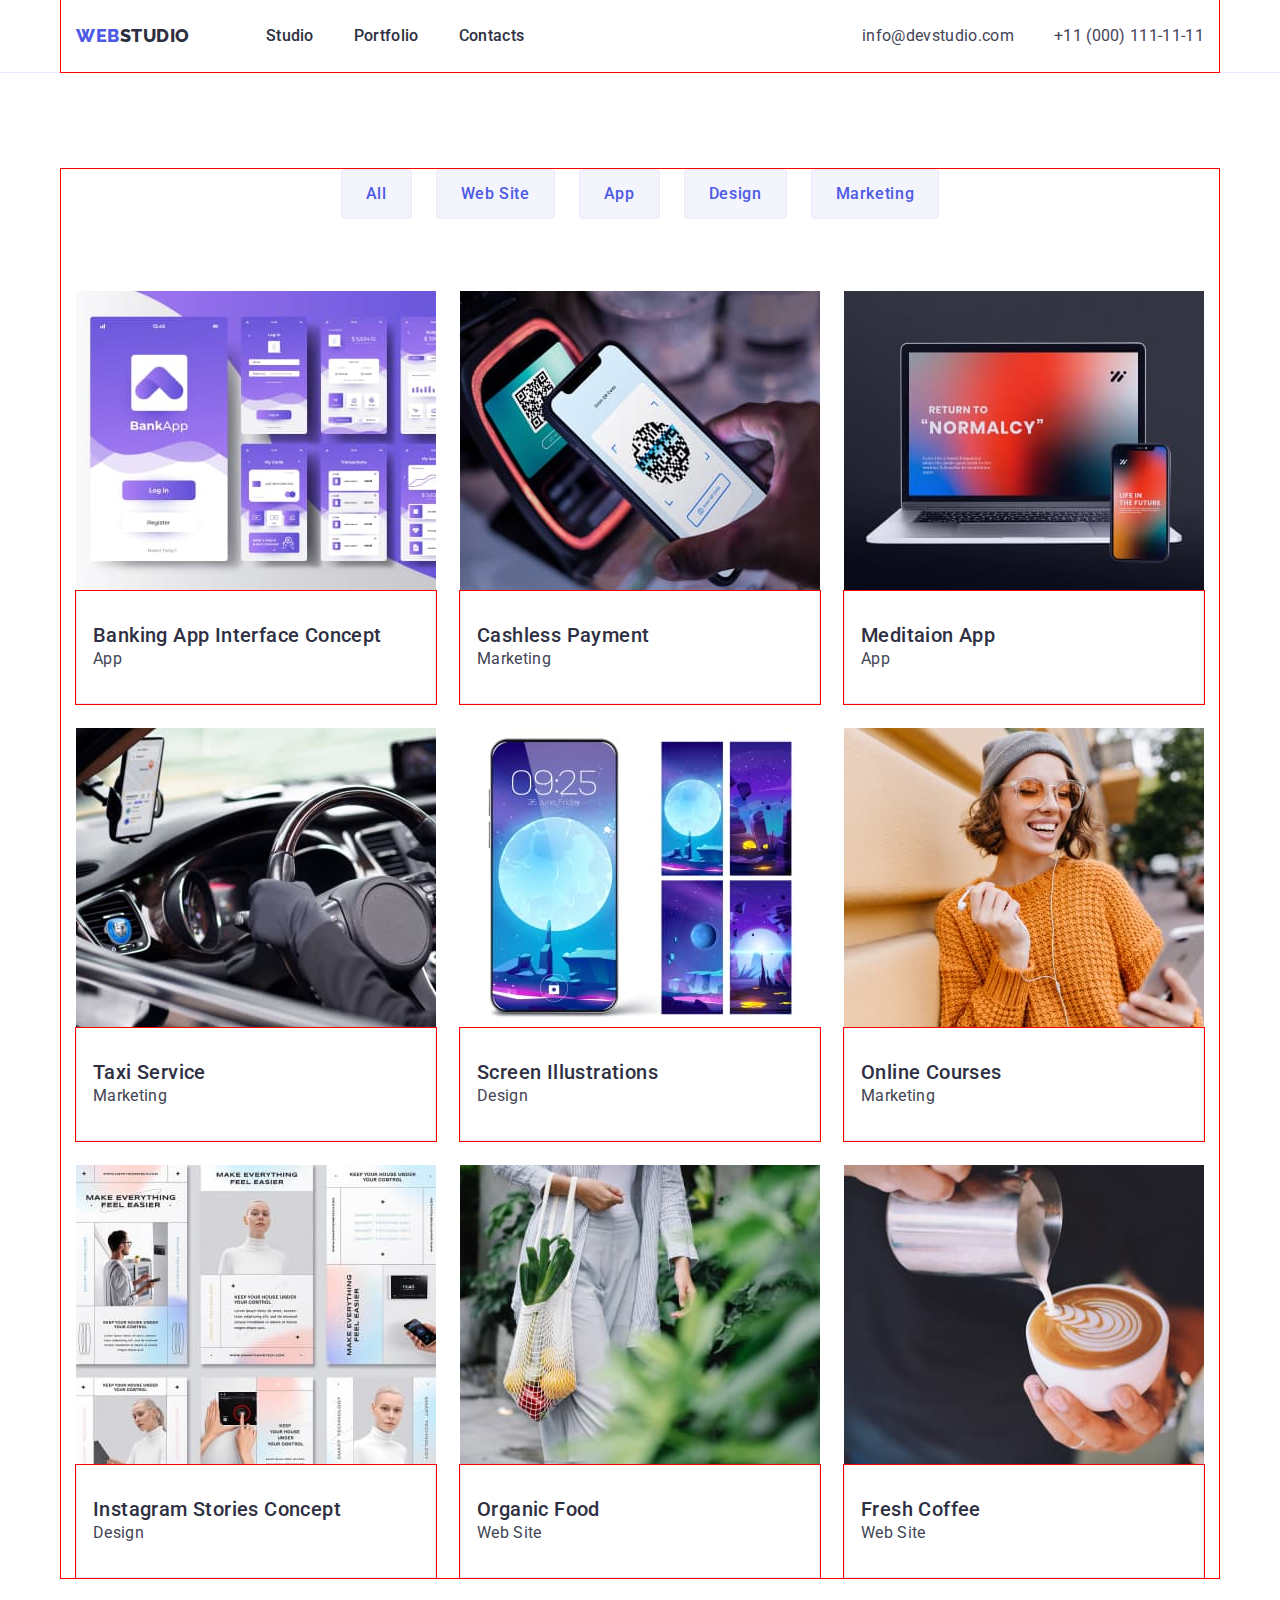
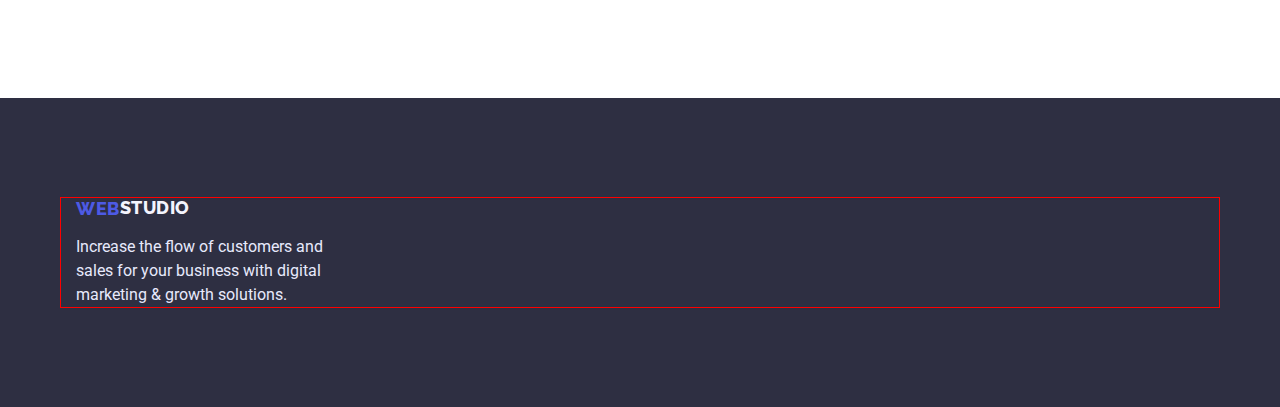
==== portfolio.html @ 3fa26302 "Initial commit" ====
<!DOCTYPE html>
<html lang="en">
	<head>
		<meta charset="UTF-8" />
		<meta http-equiv="X-UA-Compatible" content="IE=edge" />
		<meta name="viewport" content="width=device-width, initial-scale=1.0" />
		<link rel="preconnect" href="https://fonts.googleapis.com" />
		<link rel="preconnect" href="https://fonts.gstatic.com" crossorigin />
		<link
			href="https://fonts.googleapis.com/css2?family=Raleway:wght@800&family=Roboto:wght@400;500;700;900&display=swap"
			rel="stylesheet"
		/>
		<link
			href="
		https://cdn.jsdelivr.net/npm/modern-normalize@1.1.0/modern-normalize.min.css
		"
			rel="stylesheet"
		/>

		<link rel="stylesheet" href="./css/styles.css" />
		<title>Portfolio</title>
	</head>
	<body>
		<!-- heder -->
		<header class="header-topline">
			<div class="container blok-header">
				<nav class="navigation">
					<div class="blok-logo">
						<a href="./index.html" class="logo link">Web<span>Studio</span> </a>
					</div>
					<ul class="nav-list">
						<li><a href="" class="nav-link link"> Studio</a></li>
						<li><a href="" class="nav-link link">Portfolio </a></li>
						<li><a href="" class="nav-link link">Contacts </a></li>
					</ul>
				</nav>
				<address class="contact">
					<ul class="contact-list">
						<li><a href="mailto:info@devstudio.com" class="contact-link link"> info@devstudio.com</a></li>
						<li><a href="tel:+110001111111" class="contact-link link"> +11 (000) 111-11-11</a></li>
					</ul>
				</address>
			</div>
		</header>
		<main class="main-portfolio">
			<!-- section -->
			<section class="main-list">
				<div class="container">
					<h1 hidden>portfolio</h1>
					<ul class="list-button">
						<li class="button-item">
							<button type="button" class="button-text"> All</button>
						</li>
						<li class="button-item">
							<button type="button" class="button-text">Web Site </button>
						</li>
						<li class="button-item">
							<button type="button" class="button-text">App </button>
						</li>
						<li class="button-item">
							<button type="button" class="button-text"> Design</button>
						</li>
						<li class="button-item">
							<button type="button" class="button-text"> Marketing</button>
						</li>
					</ul>
					<!-- project -->

					<ul class="project-list">
						<li class="project-item">
							<img src="./images/row1_1.jpg" alt="banking" width="360" height="300" class="project-pic" />
							<div class="blok-text">
								<h3 class="project-subtitle">Banking App Interface Concept</h3>
								<p class="project-text">App</p>
							</div>
						</li>
						<li class="ptoject-item">
							<img src="./images/row1_2.jpg" alt="cash" width="360" height="300" class="project-pic" />
							<div class="blok-text">
								<h3 class="project-subtitle">Cashless Payment</h3>
								<p class="project-text">Marketing</p>
							</div>
						</li>
						<li class="ptoject-item">
							<img src="./images/row1_3.jpg" alt="meditaion" width="360" height="300" class="project-pic" />
							<div class="blok-text">
								<h3 class="project-subtitle">Meditaion App</h3>
								<p class="project-text">App</p>
							</div>
						</li>
						<li class="ptoject-item">
							<img src="./images/row2_1.jpg" alt="car" width="360" height="300" class="project-pic" />
							<div class="blok-text">
								<h3 class="project-subtitle">Taxi Service</h3>
								<p class="project-text">Marketing</p>
							</div>
						</li>
						<li class="ptoject-item">
							<img src="./images/row2_2.jpg" alt="Screen" width="360" height="300" class="project-pic" />
							<div class="blok-text">
								<h3 class="project-subtitle">Screen Illustrations</h3>
								<p class="project-text">Design</p>
							</div>
						</li>
						<li class="ptoject-item">
							<img src="./images/row2_3.jpg" alt="gierl" width="360" height="300" class="project-pic" />
							<div class="blok-text">
								<h3 class="project-subtitle">Online Courses</h3>
								<p class="project-text">Marketing</p>
							</div>
						</li>
						<li class="ptoject-item">
							<img src="./images/row3_1.jpg" alt="Instagram" width="360" height="300" class="project-pic" />
							<div class="blok-text">
								<h3 class="project-subtitle">Instagram Stories Concept</h3>
								<p class="project-text">Design</p>
							</div>
						</li>
						<li class="ptoject-item">
							<img src="./images/row3_2.jpg" alt="Food" width="360" height="300" class="project-pic" />
							<div class="blok-text">
								<h3 class="project-subtitle">Organic Food</h3>
								<p class="project-text">Web Site</p>
							</div>
						</li>
						<li class="ptoject-item">
							<img src="./images/row3_3.jpg" alt="Coffee" width="360" height="300" class="project-pic" />
							<div class="blok-text">
								<h3 class="project-subtitle">Fresh Coffee</h3>
								<p class="project-text">Web Site</p>
							</div>
						</li>
					</ul>
				</div>
			</section>
		</main>
		<!-- Page footer -->
		<footer class="blok-footer">
			<div class="container">
				<div class="logo-blok">
					<a href="./index.html" class="footer-logo link"> Web <span class="footer-link">Studio</span> </a>
				</div>
				<p class="footer-text">
					Increase the flow of customers and sales for your business with digital marketing & growth solutions.
				</p>
			</div>
		</footer>
	</body>
</html>
---- css/styles.css ----
:root {
	--main-text-color: #ffffff;
	--title-text-color: #2e2f42;
	--subtitle-text-color: #434455;
}

body {
	font-family: "Roboto", sans-serif;
	font-style: normal;
	color: var(--main-text-color);
	background-color: #ffffff;
}

ul,
li {
	text-decoration: none;
	list-style: none;
	margin: 0;
	margin: 0;
	padding-left: 0;
}
h1,
h2,
h3,
h4,
h5,
h6,
p {
	margin:0;
	margin:0;
}
.section {
	padding-top: 120px;
	padding-bottom: 120px;

}
.link {
	text-decoration: none;
	list-style: none;
}
img {
	display: block;
	max-width: 100%;
	height: auto;
}
.header-topline {
	box-sizing: border-box;
	background: var(--main-text-color);
	border-bottom: 1px solid #e7e9fc;
}
.container {
	width: 1158px;
	margin: 0 auto;
	outline: 1px solid red;
	padding-left: 15px;
	padding-right: 15px;
}
.blok-header {
	display: flex;
}

.navigation {
	display: flex;
	align-items: center;
}
.nav-list {
	display: flex;
	padding: 0px;
	gap: 40px;
	}
span {
	line-height: 1.33;
	color: var(--title-text-color);
}

.logo {
	font-family: "Raleway", sans-serif;
	font-weight: 800;
	font-size: 18px;
	line-height: 1.6;
	letter-spacing: 0.03em;
	text-transform: uppercase;
	color: #4d5ae5;
	align-items: center;
	margin-right: 76px;
}

.nav-link {
	font-weight: 500;
	font-size: 16px;
	line-height: 1.5;
	letter-spacing: 0.02em;
	color: var(--title-text-color);
	padding-top: 24px;
	padding-bottom: 24px;
}
.nav-link:hover,
.nav-link:focus {
	color: #4d5ae5;
}
.contact {
	margin-left: auto;
}
.contact-list {
	display: flex;
	gap: 40px;

}
.contact-link {
	display: block;
	font-style: normal;
	font-weight: 400;
	font-size: 16px;
	line-height: 1.5;
	letter-spacing: 0.02em;
	color: var(--subtitle-text-color);
	padding-top: 24px;
	padding-bottom: 24px;
	
	
}
.contact-link:hover,
.contact-link:focus {
	color: #404bbf;
}

/* section-hero */

.hero-title {
	font-weight: 700;
	font-size: 56px;
	line-height: 1.07;
	text-align: center;
	letter-spacing: 0.02em;
	color: var(--main-text- color);
	width: 496px;
	margin-left: auto;
	margin-right: auto;
		}

.hero-section {
	background-color: #2e2f42;
	padding-top: 188px;
	padding-bottom: 188px;
	
}

.button {
	border: none;
	font: inherit;
	font-family: "Roboto", sans-serif;
	font-weight: 500;
	font-size: 16px;
	line-height: 1.5;
	gap: 10px;
	align-items: center;
	letter-spacing: 0.04em;
	color: #ffffff;
	cursor: pointer;
	background: #4d5ae5;
	box-shadow: 0px 4px 4px rgba(0, 0, 0, 0.15);
	border-radius: 4px;
	min-width: 169px;
	padding: 16px 32px;
	margin-top: 48px;

		}

.button:hover,
.button:focus {
	color: #ffffff;
	background: #404bbf;
}
.btn-blok {
	display: flex;
	justify-content: center;
	flex-direction: row;
	}
/* feature */

.feature-title {
	position: absolute;
	width: 1px;
	height: 1px;
	margin: -1px;
	border: 0;
	padding: 0;
	white-space: nowrap;
	clip-path: inset(100%);
	clip: rect(0 0 0 0);
	overflow: hidden;
}
.feature-list {
	display: flex;
	flex-direction: row;
}
.feature-item {
	display: flex;
	flex-direction: column;
	align-items: flex-start;
	padding: 0px;
	gap: 8px;
}
.feature-item:not(:last-child) {
	margin-right: 24px;
}

.feature-subtitle {
	font-weight: 500;
	font-size: 20px;
	line-height: 1.2;
	letter-spacing: 0.02em;
	color: var(--title-text-color);
}
.feature-text {
	font-weight: 400;
	font-size: 16px;
	line-height: 1.5;
	letter-spacing: 0.02em;
	color: var(--subtitle-text-color);
}

/* section-activity */

.section-activity {
	padding-bottom: 120px;
}
.activity-title {
	font-weight: 700;
	font-size: 36px;
	line-height: 1.11;
	color: var(--title-text-color);
	text-align: center;
	letter-spacing: 0.02em;
	text-transform: capitalize;
	margin-bottom: 72px;
}
.activity-list {
	display: flex;
	flex-direction: row;
	align-items: flex-start;
	padding: 0px;
}

.activity-item {
	display: flex;
	flex-direction: column;
	align-items: flex-start;
	padding: 0px;
	}
.activity-item:not(:last-child) {
	margin-right: 24px;
}

.activity-pic {
	background-blend-mode: soft-light, normal;
	border: 1px solid #e7e9fc;
}

/* section-team */

.team-title {
	font-weight: 700;
	font-size: 36px;
	line-height: 1.11;
	color: var(--title-text-color);
	text-align: center;
	letter-spacing: 0.02em;
	text-transform: capitalize;
	margin-bottom: 72px;
}

.team-light-bg {
	background: #f4f4fd;
}
.team-list {
	display: flex;
}
.team-inner {
	background: #ffffff;
	box-shadow: 0px 1px 6px rgba(46, 47, 66, 0.08), 0px 1px 1px rgba(46, 47, 66, 0.16), 0px 2px 1px rgba(46, 47, 66, 0.08);
	border-radius: 0px 0px 4px 4px;
	display: flex;
	flex-direction: column;
	align-items: center;
}
.team-text{
	padding:32px 16px ;
}
.team-inner:not(:last-child) {
	margin-right: 24px;
}

.team-subtitle {
	font-weight: 500;
	font-size: 20px;
	line-height: 1.2;
	color: var(--title-text-color);
}

.team-item {
	font-weight: 400;
	font-size: 16px;
	line-height: 1.5;
	color: var(--subtitle-text-color);
}

/* footer */

.logo-blok {
	margin-bottom: 16px;
}
.footer-logo {
	font-family: "Raleway", sans-serif;
	font-weight: 800;
	font-size: 18px;
	line-height: 1.17;
	display: flex;
	align-items: center;
	letter-spacing: 0.03em;
	text-transform: uppercase;
	color: #4d5ae5;
}

.footer-link {
	font-family: "Raleway", sans-serif;
	font-weight: 800;
	font-size: 18px;
	line-height: 1.16;
	display: flex;
	align-items: center;
	letter-spacing: 0.03em;
	text-transform: uppercase;
	color: #f4f4fd;
}

.footer-text {
	font-weight: 400;
	font-size: 16px;
	line-height: 1.5;
	color: #e7e9fc;
	width: 264px;
	}
.blok-footer {
	background: #2e2f42;
	padding-top: 100px;
	padding-bottom: 100px;
}
/* portfolio */
/* top-line */
/* section */
/* button */

.main-list {
	padding-top: 96px;
	padding-bottom: 120px;
}
.list-button {
display: flex;
flex-direction: row;
align-items: flex-start;
padding: 0px;
gap: 24px;
justify-content: center;
margin-bottom: 72px; ;
}


.button-text {
	font-family: inherit;
	font-style: normal;
	font-weight: 500;
	font-size: 16px;
	line-height: 1.5;
	display: flex;
	align-items: center;
	text-align: center;
	letter-spacing: 0.04em;
	color: #4d5ae5;
	flex: none;
	order: 0;
	flex-grow: 0;
	background: #f4f4fd;
	border: 1px solid #e7e9fc;
	border-radius: 4px;
	padding: 12px 24px;
}
.button-text:hover,
.button-text:focus {
	background: #404bbf; 
	box-shadow: 0px 3px 1px rgba(0, 0, 0, 0.1), 0px 2px 1px rgba(0, 0, 0, 0.08), 0px 2px 2px rgba(0, 0, 0, 0.12);
	border-radius: 4px;
	color: #ffffff; 
	

	
}

.project-list {
	display: flex;
	flex-wrap: wrap;
	gap: 24px;
	padding: ;
	list-style: none;
}

.project-item {
	flex-basis: calc((100% - 48px) / 3);
	
}

 .project-subtitle {
	font-weight: 500;
	font-size: 20px;
	line-height: 1.2;
	letter-spacing: 0.02em;
	color: var(--title-text-color);
	} 	
	

.project-text {
	font-weight: 400;
	font-size: 16px;
	line-height: 1.5;
	letter-spacing: 0.02em;
	color: var(--subtitle-text-color);
}
 

.blok-text{
	outline: 1px solid red;
	padding-top: 32px;  
	padding-bottom: 32px;
	padding-left: 16px; 
	/* padding-right: 54px; */
	border-bottom: 1px solid #E7E9FC;
	border-left: 1px solid #E7E9FC;
	border-right: 1px solid #E7E9FC;;
	
}
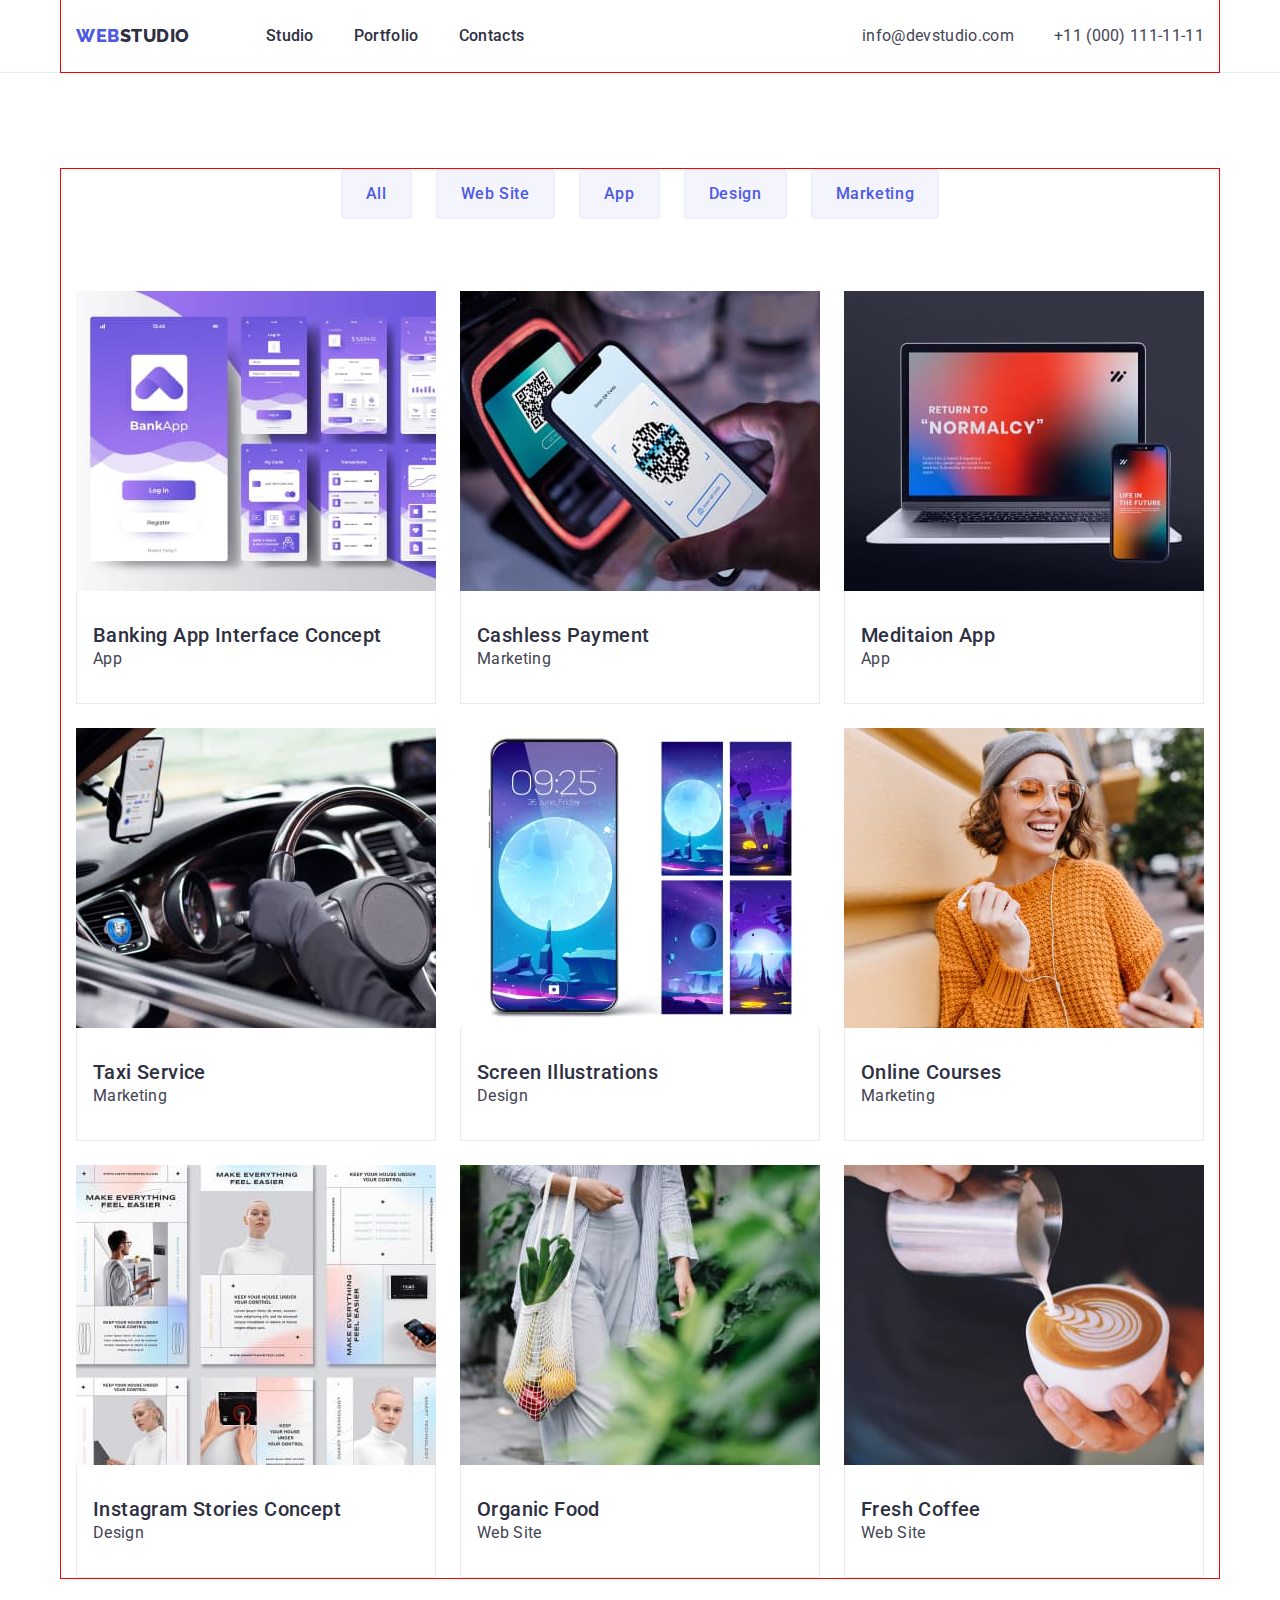
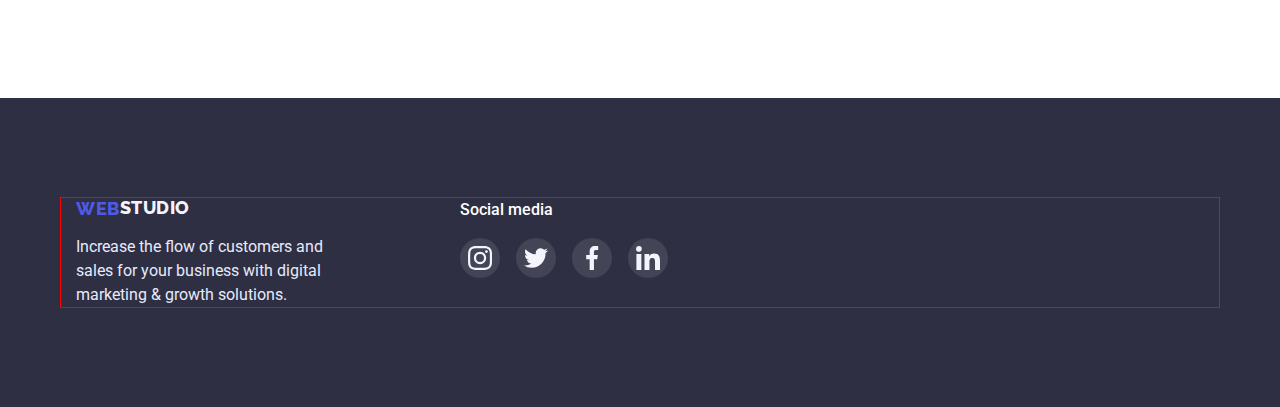
==== commit 3949d1fc: "dz4_v2" ====
--- a/portfolio.html
+++ b/portfolio.html
@@ -74,56 +74,56 @@
 								<p class="project-text">App</p>
 							</div>
 						</li>
-						<li class="ptoject-item">
+						<li class="project-item">
 							<img src="./images/row1_2.jpg" alt="cash" width="360" height="300" class="project-pic" />
 							<div class="blok-text">
 								<h3 class="project-subtitle">Cashless Payment</h3>
 								<p class="project-text">Marketing</p>
 							</div>
 						</li>
-						<li class="ptoject-item">
+						<li class="project-item">
 							<img src="./images/row1_3.jpg" alt="meditaion" width="360" height="300" class="project-pic" />
 							<div class="blok-text">
 								<h3 class="project-subtitle">Meditaion App</h3>
 								<p class="project-text">App</p>
 							</div>
 						</li>
-						<li class="ptoject-item">
+						<li class="project-item">
 							<img src="./images/row2_1.jpg" alt="car" width="360" height="300" class="project-pic" />
 							<div class="blok-text">
 								<h3 class="project-subtitle">Taxi Service</h3>
 								<p class="project-text">Marketing</p>
 							</div>
 						</li>
-						<li class="ptoject-item">
+						<li class="project-item">
 							<img src="./images/row2_2.jpg" alt="Screen" width="360" height="300" class="project-pic" />
 							<div class="blok-text">
 								<h3 class="project-subtitle">Screen Illustrations</h3>
 								<p class="project-text">Design</p>
 							</div>
 						</li>
-						<li class="ptoject-item">
+						<li class="project-item">
 							<img src="./images/row2_3.jpg" alt="gierl" width="360" height="300" class="project-pic" />
 							<div class="blok-text">
 								<h3 class="project-subtitle">Online Courses</h3>
 								<p class="project-text">Marketing</p>
 							</div>
 						</li>
-						<li class="ptoject-item">
+						<li class="project-item">
 							<img src="./images/row3_1.jpg" alt="Instagram" width="360" height="300" class="project-pic" />
 							<div class="blok-text">
 								<h3 class="project-subtitle">Instagram Stories Concept</h3>
 								<p class="project-text">Design</p>
 							</div>
 						</li>
-						<li class="ptoject-item">
+						<li class="project-item">
 							<img src="./images/row3_2.jpg" alt="Food" width="360" height="300" class="project-pic" />
 							<div class="blok-text">
 								<h3 class="project-subtitle">Organic Food</h3>
 								<p class="project-text">Web Site</p>
 							</div>
 						</li>
-						<li class="ptoject-item">
+						<li class="project-item">
 							<img src="./images/row3_3.jpg" alt="Coffee" width="360" height="300" class="project-pic" />
 							<div class="blok-text">
 								<h3 class="project-subtitle">Fresh Coffee</h3>
@@ -137,12 +137,51 @@
 		<!-- Page footer -->
 		<footer class="blok-footer">
 			<div class="container">
-				<div class="logo-blok">
-					<a href="./index.html" class="footer-logo link"> Web <span class="footer-link">Studio</span> </a>
+				<div class="blok-logo-social">
+					<div>
+					<div class="logo-blok">
+					<a href="./index.html" class="footer-logo link">Web<span class="footer-link">Studio</span> </a>
 				</div>
 				<p class="footer-text">
 					Increase the flow of customers and sales for your business with digital marketing & growth solutions.
-				</p>
+				</p>		
+					</div>
+				
+				<div class="footer-social">
+				<h2 class="footer-title">Social media</h2>
+				<ul class="footer-list">
+					<li class="footer-item">
+						<a href="" class="footer-icon">
+							<svg class="icon-social" width="24" height="24">
+								<use href="./images/icons.svg#icon-instagram"></use>
+							</svg>
+						</a>
+					</li>
+					<li class="footer-item">
+						<a href="" class="footer-icon">
+							<svg class="icon-social" width="24" height="24">
+								<use href="./images/icons.svg#icon-twitter"></use>
+							</svg>
+						</a>
+					</li>
+					<li class="footer-item">
+						<a href="" class="footer-icon">
+							<svg class="icon-social" width="24" height="24">
+								<use href="./images/icons.svg#icon-facebook"></use>
+							</svg>
+						</a>
+					</li>
+					<li class="footer-item">
+						<a href="" class="footer-icon">
+							<svg class="icon-social" width="24" height="24">
+								<use href="./images/icons.svg#icon-linkedin"></use>
+							</svg>
+						</a>
+					</li>
+				</ul>
+			</div>
+				</div>
+			
 			</div>
 		</footer>
 	</body>
--- a/css/styles.css
+++ b/css/styles.css
@@ -139,9 +139,13 @@
 		}
 
 .hero-section {
-	background-color: #2e2f42;
+	 
 	padding-top: 188px;
 	padding-bottom: 188px;
+	background-image: linear-gradient(rgba(46, 47, 66, 0.7),rgba(46, 47, 66, 0.7)), url("../images/people-office.jpg");
+	background-repeat: no-repeat; 
+	background-position: center;
+	background-size: 1440px;
 	
 }
 
@@ -204,6 +208,20 @@
 .feature-item:not(:last-child) {
 	margin-right: 24px;
 }
+.feature-icon {
+fill:#f4f4fd, #2e2f42, #4d5ae5;
+}
+.blok-feature-icon {
+	width: 264px;
+	height: 112px;
+	box-sizing: border-box;
+	background: #F4F4FD;
+	border-radius: 4px;
+	display: flex;
+	justify-content: center;
+  	align-items: center;	
+}
+
 
 .feature-subtitle {
 	font-weight: 500;
@@ -258,7 +276,11 @@
 }
 
 /* section-team */
-
+.social {
+	outline: 1px solid red;
+	display: flex;
+	gap: 24px;
+}
 .team-title {
 	font-weight: 700;
 	font-size: 36px;
@@ -275,7 +297,7 @@
 }
 .team-list {
 	display: flex;
-}
+	}
 .team-inner {
 	background: #ffffff;
 	box-shadow: 0px 1px 6px rgba(46, 47, 66, 0.08), 0px 1px 1px rgba(46, 47, 66, 0.16), 0px 2px 1px rgba(46, 47, 66, 0.08);
@@ -296,6 +318,9 @@
 	font-size: 20px;
 	line-height: 1.2;
 	color: var(--title-text-color);
+	display: flex;
+	justify-content: center;
+	padding-bottom: 8px;
 }
 
 .team-item {
@@ -303,10 +328,91 @@
 	font-size: 16px;
 	line-height: 1.5;
 	color: var(--subtitle-text-color);
-}
-
+	display: flex;
+	justify-content: center;
+	align-items: center;
+	padding-bottom: 8px;
+}
+
+.team-social {
+	width: 40px;
+	height: 40px;
+	box-sizing: border-box;
+	background: #4d5ae5;
+	display: flex;
+	justify-content: center;
+  	align-items: center;	
+	border-radius : 50%;
+	
+
+}
+
+.team-social:hover,
+.team-social:focus {
+	background: #404BBF;
+}
+
+.team-icon {
+fill: #F4F4FD;
+}
+
+.team-icon:hover,
+.team-icon:focus{
+	
+}
+/* customers */
+.customers {
+	padding-top: 130px;
+}
+.customers-title {
+font-family: 'Roboto';
+font-style: normal;
+font-weight: 700;
+font-size: 36px;
+line-height: 1.11;
+color: #2E2F42;
+text-align: center;
+letter-spacing: 0.02em;
+text-transform: capitalize;
+margin-bottom: 72px;
+}
+
+.customers-list {
+	display: flex;
+	gap: 24px;
+}
+ .customers-item {
+	width: 168px;
+	height: 88px;
+	box-sizing: border-box;
+	/* border: 1px solid #8E8F99;
+	border-radius: 4px; */
+	display: flex;
+	justify-content: center;
+	align-items: center;
+	fill: #8E8F99;
+ }
+ 
+ .customers-icon {
+	fill: #8E8F99;
+	border: 1px solid #8E8F99;
+	border-radius: 4px;
+ }
+ .customers-icon:hover,
+ .customers-icon:focus {
+	fill: #404BBF;
+	border: 1px solid #404BBF;
+	border-radius: 4px;
+	fill: #404bbf;
+
+ }
+ 
+	
+ 
 /* footer */
-
+ .blok-logo-social {
+	display: flex;
+ }
 .logo-blok {
 	margin-bottom: 16px;
 }
@@ -345,6 +451,47 @@
 	background: #2e2f42;
 	padding-top: 100px;
 	padding-bottom: 100px;
+}
+
+.footer-title {
+	font-family: 'Roboto';
+	font-style: normal;
+	font-weight: 500;
+	font-size: 16px;
+	line-height: 1.5;
+	color: #FFFFFF;
+	margin-bottom: 16px;
+	}
+.footer-social {
+	margin-left: 120px;
+}
+.footer-list {
+	display: flex;
+	gap: 16px;
+}
+ .footer-item {
+	width: 40px;
+	height: 40px;
+	display: flex;
+	justify-content: center;
+	align-items: center;
+	border-radius : 50%;
+	background: #434455;
+
+ }
+ .icon-social {
+	display: flex;
+		
+ }
+
+
+.footer-item:hover,
+.footer-item:focus {
+	background: #31d0aa;
+}
+ 
+.footer-icon {
+	fill: #F4F4FD;
 }
 /* portfolio */
 /* top-line */
@@ -390,6 +537,7 @@
 	background: #404bbf; 
 	box-shadow: 0px 3px 1px rgba(0, 0, 0, 0.1), 0px 2px 1px rgba(0, 0, 0, 0.08), 0px 2px 2px rgba(0, 0, 0, 0.12);
 	border-radius: 4px;
+	border-color: #404bbf;
 	color: #ffffff; 
 	
 
@@ -406,9 +554,13 @@
 
 .project-item {
 	flex-basis: calc((100% - 48px) / 3);
-	
-}
-
+	}
+.project-item:hover,
+.project-item:focus {
+	background: #FFFFFF;
+	box-shadow: 0px 1px 6px rgba(46, 47, 66, 0.08), 0px 1px 1px rgba(46, 47, 66, 0.16), 0px 2px 1px rgba(46, 47, 66, 0.08);
+	
+}
  .project-subtitle {
 	font-weight: 500;
 	font-size: 20px;
@@ -428,11 +580,9 @@
  
 
 .blok-text{
-	outline: 1px solid red;
 	padding-top: 32px;  
 	padding-bottom: 32px;
 	padding-left: 16px; 
-	/* padding-right: 54px; */
 	border-bottom: 1px solid #E7E9FC;
 	border-left: 1px solid #E7E9FC;
 	border-right: 1px solid #E7E9FC;;
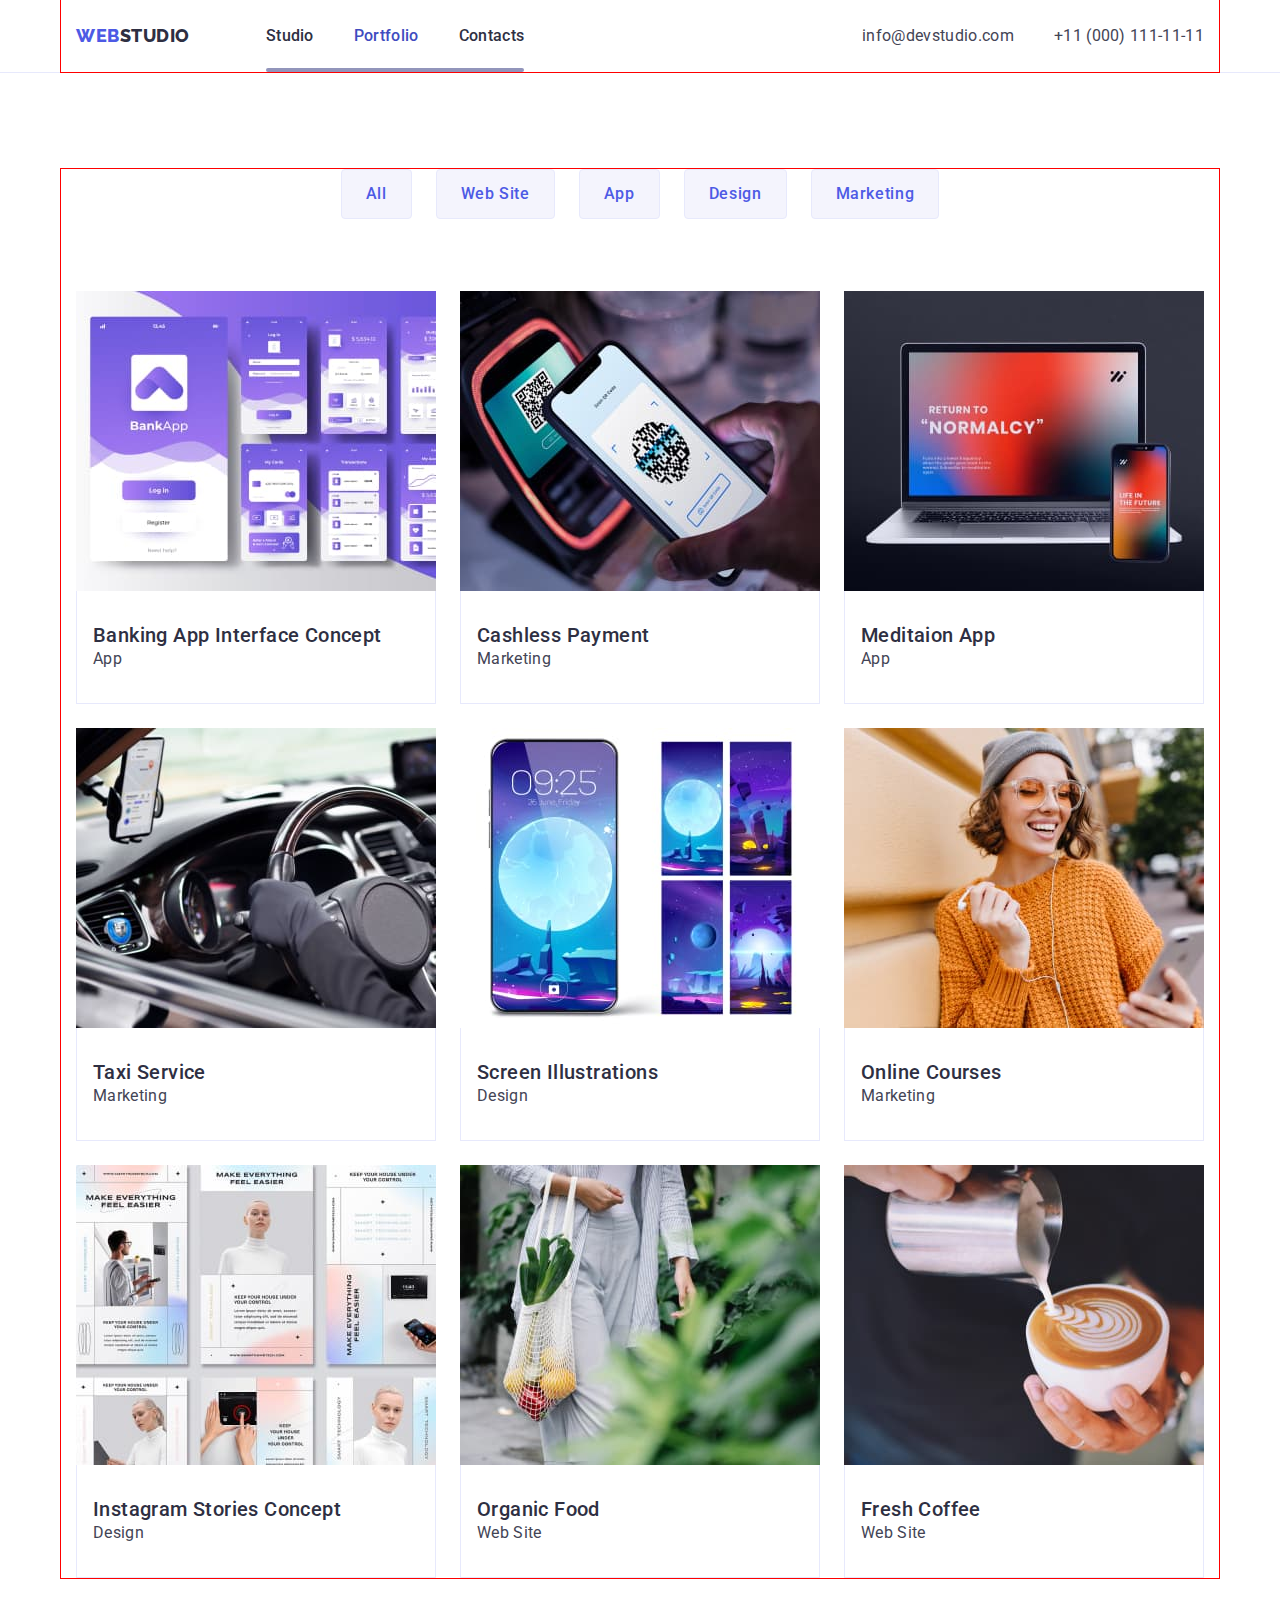
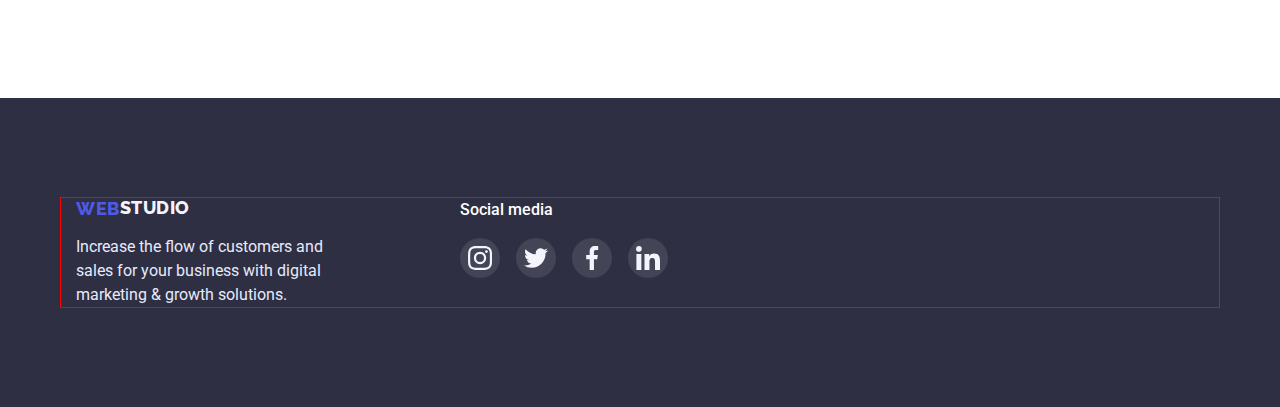
==== commit 14bde310: "dz5_v5" ====
--- a/portfolio.html
+++ b/portfolio.html
@@ -30,7 +30,7 @@
 					</div>
 					<ul class="nav-list">
 						<li><a href="" class="nav-link link"> Studio</a></li>
-						<li><a href="" class="nav-link link">Portfolio </a></li>
+						<li><a href="" class="nav-link current link">Portfolio </a></li>
 						<li><a href="" class="nav-link link">Contacts </a></li>
 					</ul>
 				</nav>
@@ -68,63 +68,136 @@
 
 					<ul class="project-list">
 						<li class="project-item">
-							<img src="./images/row1_1.jpg" alt="banking" width="360" height="300" class="project-pic" />
+							<a href="" class="overlay-box">
+								<div class="overlay-blok">
+									<img src="./images/row1_1.jpg" alt="banking" width="360" height="300" class="project-pic" />
+									<p class="overlay"
+										>14 Stylish and User-Friendly App Design Concepts · Task Manager App · Calorie Tracker App · Exotic
+										Fruit Ecommerce App · Cloud Storage App</p
+									>
+								</div>
+							</a>
+
 							<div class="blok-text">
 								<h3 class="project-subtitle">Banking App Interface Concept</h3>
 								<p class="project-text">App</p>
 							</div>
 						</li>
 						<li class="project-item">
+							<a href="" class="overlay-box">
+								<div class="overlay-blok">
 							<img src="./images/row1_2.jpg" alt="cash" width="360" height="300" class="project-pic" />
+							<p class="overlay"
+										>14 Stylish and User-Friendly App Design Concepts · Task Manager App · Calorie Tracker App · Exotic
+										Fruit Ecommerce App · Cloud Storage App</p
+									>
+								</div>
+							</a>
 							<div class="blok-text">
 								<h3 class="project-subtitle">Cashless Payment</h3>
 								<p class="project-text">Marketing</p>
 							</div>
 						</li>
 						<li class="project-item">
+							<a href="" class="overlay-box">
+								<div class="overlay-blok">
 							<img src="./images/row1_3.jpg" alt="meditaion" width="360" height="300" class="project-pic" />
+							<p class="overlay"
+										>14 Stylish and User-Friendly App Design Concepts · Task Manager App · Calorie Tracker App · Exotic
+										Fruit Ecommerce App · Cloud Storage App</p
+									>
+								</div>
+							</a>
 							<div class="blok-text">
 								<h3 class="project-subtitle">Meditaion App</h3>
 								<p class="project-text">App</p>
 							</div>
 						</li>
 						<li class="project-item">
+							<a href="" class="overlay-box">
+								<div class="overlay-blok">
 							<img src="./images/row2_1.jpg" alt="car" width="360" height="300" class="project-pic" />
+							<p class="overlay"
+										>14 Stylish and User-Friendly App Design Concepts · Task Manager App · Calorie Tracker App · Exotic
+										Fruit Ecommerce App · Cloud Storage App</p
+									>
+								</div>
+							</a>
 							<div class="blok-text">
 								<h3 class="project-subtitle">Taxi Service</h3>
 								<p class="project-text">Marketing</p>
 							</div>
 						</li>
 						<li class="project-item">
+							<a href="" class="overlay-box">
+								<div class="overlay-blok">
 							<img src="./images/row2_2.jpg" alt="Screen" width="360" height="300" class="project-pic" />
+							<p class="overlay"
+										>14 Stylish and User-Friendly App Design Concepts · Task Manager App · Calorie Tracker App · Exotic
+										Fruit Ecommerce App · Cloud Storage App</p
+									>
+								</div>
+							</a>
 							<div class="blok-text">
 								<h3 class="project-subtitle">Screen Illustrations</h3>
 								<p class="project-text">Design</p>
 							</div>
 						</li>
 						<li class="project-item">
+							<a href="" class="overlay-box">
+								<div class="overlay-blok">
 							<img src="./images/row2_3.jpg" alt="gierl" width="360" height="300" class="project-pic" />
+							<p class="overlay"
+										>14 Stylish and User-Friendly App Design Concepts · Task Manager App · Calorie Tracker App · Exotic
+										Fruit Ecommerce App · Cloud Storage App</p
+									>
+								</div>
+							</a>
 							<div class="blok-text">
 								<h3 class="project-subtitle">Online Courses</h3>
 								<p class="project-text">Marketing</p>
 							</div>
 						</li>
 						<li class="project-item">
+							<a href="" class="overlay-box">
+								<div class="overlay-blok">
 							<img src="./images/row3_1.jpg" alt="Instagram" width="360" height="300" class="project-pic" />
+							<p class="overlay"
+										>14 Stylish and User-Friendly App Design Concepts · Task Manager App · Calorie Tracker App · Exotic
+										Fruit Ecommerce App · Cloud Storage App</p
+									>
+								</div>
+							</a>
 							<div class="blok-text">
 								<h3 class="project-subtitle">Instagram Stories Concept</h3>
 								<p class="project-text">Design</p>
 							</div>
 						</li>
 						<li class="project-item">
+							<a href="" class="overlay-box">
+								<div class="overlay-blok">
 							<img src="./images/row3_2.jpg" alt="Food" width="360" height="300" class="project-pic" />
+							<p class="overlay"
+										>14 Stylish and User-Friendly App Design Concepts · Task Manager App · Calorie Tracker App · Exotic
+										Fruit Ecommerce App · Cloud Storage App</p
+									>
+								</div>
+							</a>
 							<div class="blok-text">
 								<h3 class="project-subtitle">Organic Food</h3>
 								<p class="project-text">Web Site</p>
 							</div>
 						</li>
 						<li class="project-item">
+							<a href="" class="overlay-box">
+								<div class="overlay-blok">
 							<img src="./images/row3_3.jpg" alt="Coffee" width="360" height="300" class="project-pic" />
+							<p class="overlay"
+										>14 Stylish and User-Friendly App Design Concepts · Task Manager App · Calorie Tracker App · Exotic
+										Fruit Ecommerce App · Cloud Storage App</p
+									>
+								</div>
+							</a>
 							<div class="blok-text">
 								<h3 class="project-subtitle">Fresh Coffee</h3>
 								<p class="project-text">Web Site</p>
@@ -139,49 +212,48 @@
 			<div class="container">
 				<div class="blok-logo-social">
 					<div>
-					<div class="logo-blok">
-					<a href="./index.html" class="footer-logo link">Web<span class="footer-link">Studio</span> </a>
+						<div class="logo-blok">
+							<a href="./index.html" class="footer-logo link">Web<span class="footer-link">Studio</span> </a>
+						</div>
+						<p class="footer-text">
+							Increase the flow of customers and sales for your business with digital marketing & growth solutions.
+						</p>
+					</div>
+
+					<div class="footer-social">
+						<h2 class="footer-title">Social media</h2>
+						<ul class="footer-list">
+							<li class="footer-item">
+								<a href="" class="footer-icon">
+									<svg class="icon-social" width="24" height="24">
+										<use href="./images/icons.svg#icon-instagram"></use>
+									</svg>
+								</a>
+							</li>
+							<li class="footer-item">
+								<a href="" class="footer-icon">
+									<svg class="icon-social" width="24" height="24">
+										<use href="./images/icons.svg#icon-twitter"></use>
+									</svg>
+								</a>
+							</li>
+							<li class="footer-item">
+								<a href="" class="footer-icon">
+									<svg class="icon-social" width="24" height="24">
+										<use href="./images/icons.svg#icon-facebook"></use>
+									</svg>
+								</a>
+							</li>
+							<li class="footer-item">
+								<a href="" class="footer-icon">
+									<svg class="icon-social" width="24" height="24">
+										<use href="./images/icons.svg#icon-linkedin"></use>
+									</svg>
+								</a>
+							</li>
+						</ul>
+					</div>
 				</div>
-				<p class="footer-text">
-					Increase the flow of customers and sales for your business with digital marketing & growth solutions.
-				</p>		
-					</div>
-				
-				<div class="footer-social">
-				<h2 class="footer-title">Social media</h2>
-				<ul class="footer-list">
-					<li class="footer-item">
-						<a href="" class="footer-icon">
-							<svg class="icon-social" width="24" height="24">
-								<use href="./images/icons.svg#icon-instagram"></use>
-							</svg>
-						</a>
-					</li>
-					<li class="footer-item">
-						<a href="" class="footer-icon">
-							<svg class="icon-social" width="24" height="24">
-								<use href="./images/icons.svg#icon-twitter"></use>
-							</svg>
-						</a>
-					</li>
-					<li class="footer-item">
-						<a href="" class="footer-icon">
-							<svg class="icon-social" width="24" height="24">
-								<use href="./images/icons.svg#icon-facebook"></use>
-							</svg>
-						</a>
-					</li>
-					<li class="footer-item">
-						<a href="" class="footer-icon">
-							<svg class="icon-social" width="24" height="24">
-								<use href="./images/icons.svg#icon-linkedin"></use>
-							</svg>
-						</a>
-					</li>
-				</ul>
-			</div>
-				</div>
-			
 			</div>
 		</footer>
 	</body>
--- a/css/styles.css
+++ b/css/styles.css
@@ -26,13 +26,12 @@
 h5,
 h6,
 p {
-	margin:0;
-	margin:0;
+	margin: 0;
+	margin: 0;
 }
 .section {
 	padding-top: 120px;
 	padding-bottom: 120px;
-
 }
 .link {
 	text-decoration: none;
@@ -67,7 +66,9 @@
 	display: flex;
 	padding: 0px;
 	gap: 40px;
-	}
+	position: relative;
+	padding: 24px 0; 
+}
 span {
 	line-height: 1.33;
 	color: var(--title-text-color);
@@ -93,18 +94,49 @@
 	color: var(--title-text-color);
 	padding-top: 24px;
 	padding-bottom: 24px;
-}
+	transition-property: color;
+	transition-duration: 250ms;
+	transition-timing-function: cubic-bezier(0.4, 0, 0.2, 1);
+	transition-delay: 250ms;
+	
+}
+
 .nav-link:hover,
 .nav-link:focus {
 	color: #4d5ae5;
-}
+	
+
+}
+.current {
+	color:rgba(64, 75, 191, 1);
+	padding: 24px 0px;
+	
+	
+}
+.current::after {
+	content:"";
+	display: block;
+	width: 100%;
+	height: 4px;
+	background: #9295bb;
+	border-radius: 2px;
+	/* bottom: -1px;
+	background-image: url("../images/hover.jpg");
+	background-repeat: no-repeat;
+	background-position: center; */
+	position: absolute; 
+	bottom: 0; 
+	left: 0;
+	
+
+}
+
 .contact {
 	margin-left: auto;
 }
 .contact-list {
 	display: flex;
 	gap: 40px;
-
 }
 .contact-link {
 	display: block;
@@ -116,9 +148,12 @@
 	color: var(--subtitle-text-color);
 	padding-top: 24px;
 	padding-bottom: 24px;
-	
-	
-}
+	transition-property: color;
+	transition-duration: 250ms;
+	transition-timing-function: cubic-bezier(0.4, 0, 0.2, 1);
+	transition-delay: 250ms;
+}
+
 .contact-link:hover,
 .contact-link:focus {
 	color: #404bbf;
@@ -136,17 +171,15 @@
 	width: 496px;
 	margin-left: auto;
 	margin-right: auto;
-		}
+}
 
 .hero-section {
-	 
 	padding-top: 188px;
 	padding-bottom: 188px;
-	background-image: linear-gradient(rgba(46, 47, 66, 0.7),rgba(46, 47, 66, 0.7)), url("../images/people-office.jpg");
-	background-repeat: no-repeat; 
+	background-image: linear-gradient(rgba(46, 47, 66, 0.7), rgba(46, 47, 66, 0.7)), url("../images/people-office.jpg");
+	background-repeat: no-repeat;
 	background-position: center;
 	background-size: 1440px;
-	
 }
 
 .button {
@@ -167,8 +200,11 @@
 	min-width: 169px;
 	padding: 16px 32px;
 	margin-top: 48px;
-
-		}
+	transition-property: color, background;
+	transition-duration: 250ms, 250ms;
+	transition-timing-function: cubic-bezier(0.4, 0, 0.2, 1), cubic-bezier(0.4, 0, 0.2, 1);
+	transition-delay: 250ms, 250ms;
+}
 
 .button:hover,
 .button:focus {
@@ -179,7 +215,87 @@
 	display: flex;
 	justify-content: center;
 	flex-direction: row;
-	}
+}
+
+/* modal */
+.backdrop {
+	display: flex;
+	background: rgba(46, 47, 66, 0.4);
+	position: fixed;
+	top: 0;
+	left: 0;
+	width: 100%;
+	height: 100%;
+	z-index: 100;
+	opacity: 1;
+	transition: opacity 250ms cubic-bezier(0.4, 0, 0.2, 1); 
+	
+}
+
+
+.backdrop.is-hidden {
+	opacity: 0;
+	pointer-events: none;
+}
+.backdrop.is-hidden.modal {
+	transform: translate(-50%, -50%) scale(1.1);
+}
+.modal {
+	background: #FCFCFC;
+	box-shadow: 0px 1px 1px rgba(0, 0, 0, 0.14), 0px 1px 3px rgba(0, 0, 0, 0.12), 0px 2px 1px rgba(0, 0, 0, 0.2);
+	border-radius: 4px;
+	width: 407px;
+	height: 576px;
+	position: absolute;
+	top: 50%;
+	left: 50%;
+	transform: translate(-50%, -50%) scale(1);
+	transition: transform 250ms cubic-bezier(0.4, 0, 0.2, 1);
+	
+}
+.modal-btn {
+	position: absolute;
+	left: 360px;	
+	top: 24px;
+	box-sizing: border-box;
+	cursor: pointer;
+	border-radius: 50%;
+	background: #E7E9FC;
+	border: 1px solid rgba(0, 0, 0, 0.1);
+	min-width: 24px;
+	padding: 8px;
+	transition-property: background;
+	transition-duration: 250ms;
+	transition-timing-function: cubic-bezier(0.4, 0, 0.2, 1);
+	
+}
+
+.modal-btn:hover,
+.modal-btn:focus {
+background: #404BBF;
+
+}
+
+.icon-close-black {
+	fill: #2E2F42;
+	display: flex;
+	justify-content: center;
+	align-items: center;
+	width: 100%;
+	height: 100%;
+	transition-property: fill;
+	transition-duration: 250ms;
+	transition-timing-function: cubic-bezier(0.4, 0, 0.2, 1);
+		
+	
+}
+
+.icon-close-black:hover,
+.icon-close-black:focus {
+	
+fill: #e7e9fc;
+
+}
 /* feature */
 
 .feature-title {
@@ -209,19 +325,18 @@
 	margin-right: 24px;
 }
 .feature-icon {
-fill:#f4f4fd, #2e2f42, #4d5ae5;
+	fill: #f4f4fd, #2e2f42, #4d5ae5;
 }
 .blok-feature-icon {
 	width: 264px;
 	height: 112px;
 	box-sizing: border-box;
-	background: #F4F4FD;
+	background: #f4f4fd;
 	border-radius: 4px;
 	display: flex;
 	justify-content: center;
-  	align-items: center;	
-}
-
+	align-items: center;
+}
 
 .feature-subtitle {
 	font-weight: 500;
@@ -265,7 +380,7 @@
 	flex-direction: column;
 	align-items: flex-start;
 	padding: 0px;
-	}
+}
 .activity-item:not(:last-child) {
 	margin-right: 24px;
 }
@@ -297,7 +412,7 @@
 }
 .team-list {
 	display: flex;
-	}
+}
 .team-inner {
 	background: #ffffff;
 	box-shadow: 0px 1px 6px rgba(46, 47, 66, 0.08), 0px 1px 1px rgba(46, 47, 66, 0.16), 0px 2px 1px rgba(46, 47, 66, 0.08);
@@ -306,8 +421,8 @@
 	flex-direction: column;
 	align-items: center;
 }
-.team-text{
-	padding:32px 16px ;
+.team-text {
+	padding: 32px 16px;
 }
 .team-inner:not(:last-child) {
 	margin-right: 24px;
@@ -341,78 +456,87 @@
 	background: #4d5ae5;
 	display: flex;
 	justify-content: center;
-  	align-items: center;	
-	border-radius : 50%;
-	
-
-}
-
-.team-social:hover,
-.team-social:focus {
-	background: #404BBF;
-}
+	align-items: center;
+	border-radius: 50%;
+}
+
 
 .team-icon {
-fill: #F4F4FD;
+	fill: #f4f4fd;
+	width: 100%;
+	height: 100%;
+	display: flex;
+	justify-content: center;
+	align-items: center;
+	border-radius: 50%;
+	transition-property: background;
+	transition-duration: 250ms;
+	transition-timing-function: cubic-bezier(0.4, 0, 0.2, 1);
+	
 }
 
 .team-icon:hover,
-.team-icon:focus{
-	
-}
+.team-icon:focus {
+	background: #404bbf;
+}
+
 /* customers */
 .customers {
 	padding-top: 130px;
 }
 .customers-title {
-font-family: 'Roboto';
-font-style: normal;
-font-weight: 700;
-font-size: 36px;
-line-height: 1.11;
-color: #2E2F42;
-text-align: center;
-letter-spacing: 0.02em;
-text-transform: capitalize;
-margin-bottom: 72px;
+	font-family: "Roboto";
+	font-style: normal;
+	font-weight: 700;
+	font-size: 36px;
+	line-height: 1.11;
+	color: #2e2f42;
+	text-align: center;
+	letter-spacing: 0.02em;
+	text-transform: capitalize;
+	margin-bottom: 72px;
 }
 
 .customers-list {
 	display: flex;
 	gap: 24px;
 }
- .customers-item {
+.customers-item {
 	width: 168px;
 	height: 88px;
 	box-sizing: border-box;
-	/* border: 1px solid #8E8F99;
-	border-radius: 4px; */
-	display: flex;
-	justify-content: center;
-	align-items: center;
-	fill: #8E8F99;
- }
- 
- .customers-icon {
-	fill: #8E8F99;
-	border: 1px solid #8E8F99;
+	display: flex;
+	justify-content: center;
+	align-items: center;
+	fill: #8e8f99;
+}
+
+.customers-icon {
+	fill: #8e8f99;
+	border: 1px solid #8e8f99;
 	border-radius: 4px;
- }
- .customers-icon:hover,
- .customers-icon:focus {
-	fill: #404BBF;
-	border: 1px solid #404BBF;
+	width: 100%;
+	height: 100%;
+	display: flex;
+	justify-content: center;
+	align-items: center;
+	transition-property: fill, border, border-radius;
+	transition-duration: 250ms, 250ms, 250ms;
+	transition-timing-function: cubic-bezier(0.4, 0, 0.2, 1), cubic-bezier(0.4, 0, 0.2, 1), cubic-bezier(0.4, 0, 0.2, 1);
+	
+}
+.customers-icon:hover,
+.customers-icon:focus {
+	fill: #404bbf;
+	border: 1px solid #404bbf;
 	border-radius: 4px;
 	fill: #404bbf;
-
- }
- 
-	
- 
+}
+
 /* footer */
- .blok-logo-social {
-	display: flex;
- }
+.blok-logo-social {
+	display: flex;
+}
 .logo-blok {
 	margin-bottom: 16px;
 }
@@ -446,7 +570,7 @@
 	line-height: 1.5;
 	color: #e7e9fc;
 	width: 264px;
-	}
+}
 .blok-footer {
 	background: #2e2f42;
 	padding-top: 100px;
@@ -454,14 +578,14 @@
 }
 
 .footer-title {
-	font-family: 'Roboto';
+	font-family: "Roboto";
 	font-style: normal;
 	font-weight: 500;
 	font-size: 16px;
 	line-height: 1.5;
-	color: #FFFFFF;
+	color: #ffffff;
 	margin-bottom: 16px;
-	}
+}
 .footer-social {
 	margin-left: 120px;
 }
@@ -469,30 +593,40 @@
 	display: flex;
 	gap: 16px;
 }
- .footer-item {
+.footer-item {
 	width: 40px;
 	height: 40px;
 	display: flex;
 	justify-content: center;
 	align-items: center;
-	border-radius : 50%;
 	background: #434455;
-
- }
- .icon-social {
-	display: flex;
-		
- }
-
-
-.footer-item:hover,
-.footer-item:focus {
+	border-radius: 50%;
+}
+
+
+.icon-social {
+	display: flex;
+}
+
+
+
+.footer-icon {
+	fill: #f4f4fd;
+	width: 100%;
+	height: 100%;
+	display: flex;
+	justify-content: center;
+	align-items: center;
+	border-radius: 50%;
+	transition-property: background;
+	transition-duration: 250ms;
+	transition-timing-function: cubic-bezier(0.4, 0, 0.2, 1);
+	}
+
+.footer-icon:hover,
+.footer-icon:focus {
 	background: #31d0aa;
-}
- 
-.footer-icon {
-	fill: #F4F4FD;
-}
+	}
 /* portfolio */
 /* top-line */
 /* section */
@@ -503,15 +637,14 @@
 	padding-bottom: 120px;
 }
 .list-button {
-display: flex;
-flex-direction: row;
-align-items: flex-start;
-padding: 0px;
-gap: 24px;
-justify-content: center;
-margin-bottom: 72px; ;
-}
-
+	display: flex;
+	flex-direction: row;
+	align-items: flex-start;
+	padding: 0px;
+	gap: 24px;
+	justify-content: center;
+	margin-bottom: 72px;
+}
 
 .button-text {
 	font-family: inherit;
@@ -531,44 +664,77 @@
 	border: 1px solid #e7e9fc;
 	border-radius: 4px;
 	padding: 12px 24px;
+	transition-property: background, box-shadow, border-color, color;
+	transition-duration: 250ms;
+	transition-timing-function: cubic-bezier(0.4, 0, 0.2, 1);
 }
 .button-text:hover,
 .button-text:focus {
-	background: #404bbf; 
+	background: #404bbf;
 	box-shadow: 0px 3px 1px rgba(0, 0, 0, 0.1), 0px 2px 1px rgba(0, 0, 0, 0.08), 0px 2px 2px rgba(0, 0, 0, 0.12);
 	border-radius: 4px;
 	border-color: #404bbf;
-	color: #ffffff; 
-	
-
-	
+	color: #ffffff;
 }
 
 .project-list {
 	display: flex;
 	flex-wrap: wrap;
 	gap: 24px;
-	padding: ;
 	list-style: none;
 }
 
 .project-item {
 	flex-basis: calc((100% - 48px) / 3);
-	}
+	transition-property: background, box-shadow;
+	transition-duration: 250ms, 250ms;
+	transition-timing-function: cubic-bezier(0.4, 0, 0.2, 1), cubic-bezier(0.4, 0, 0.2, 1);
+	transition-delay: 250ms, 250ms;
+}
+
 .project-item:hover,
 .project-item:focus {
-	background: #FFFFFF;
+	background: #ffffff;
 	box-shadow: 0px 1px 6px rgba(46, 47, 66, 0.08), 0px 1px 1px rgba(46, 47, 66, 0.16), 0px 2px 1px rgba(46, 47, 66, 0.08);
-	
-}
- .project-subtitle {
+}
+
+.overlay {
+	font-style: normal;
+	font-weight: 400;
+	font-size: 16px;
+	line-height: 24px;
+	letter-spacing: 0.02em;
+	color: #f4f4fd;
+	padding: 40px 32px 164px 32px;
+	position: absolute;
+	background: #4d5ae5;
+	mix-blend-mode: normal;
+	width: 100%;
+	top: 0;
+	left: 0;
+	transform: translate(0, 100%);
+	transition: 250ms linear;
+}
+.overlay-box {
+	display: block;
+	position: relative;
+	overflow: hidden;
+	transition-property: transform;
+	transition-duration: 250ms;
+	transition-timing-function: cubic-bezier(0.4, 0, 0.2, 1);
+	transition-delay: 250ms;
+}
+.overlay-box:hover .overlay {
+	transform: translate(0, 0);
+}
+
+.project-subtitle {
 	font-weight: 500;
 	font-size: 20px;
 	line-height: 1.2;
 	letter-spacing: 0.02em;
 	color: var(--title-text-color);
-	} 	
-	
+}
 
 .project-text {
 	font-weight: 400;
@@ -577,14 +743,12 @@
 	letter-spacing: 0.02em;
 	color: var(--subtitle-text-color);
 }
- 
-
-.blok-text{
-	padding-top: 32px;  
+
+.blok-text {
+	padding-top: 32px;
 	padding-bottom: 32px;
-	padding-left: 16px; 
-	border-bottom: 1px solid #E7E9FC;
-	border-left: 1px solid #E7E9FC;
-	border-right: 1px solid #E7E9FC;;
-	
-} 
+	padding-left: 16px;
+	border-bottom: 1px solid #e7e9fc;
+	border-left: 1px solid #e7e9fc;
+	border-right: 1px solid #e7e9fc;
+}
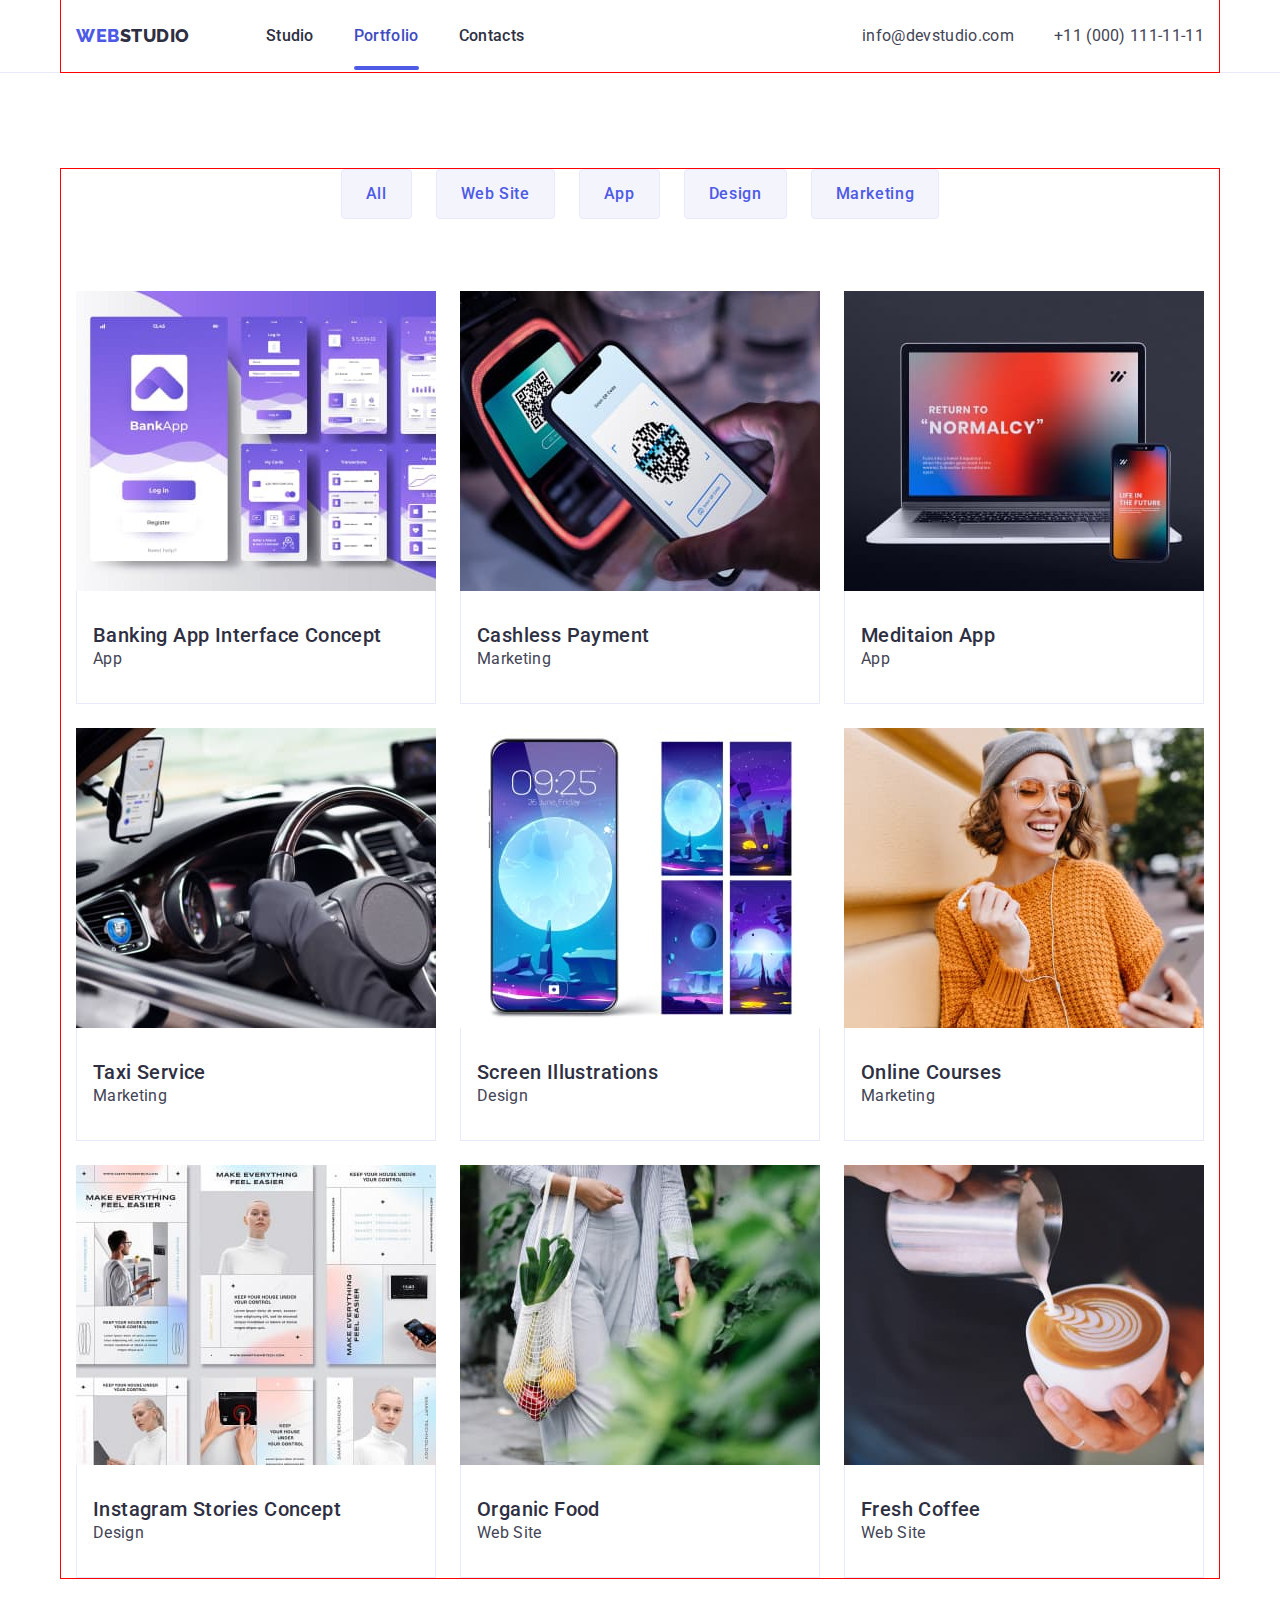
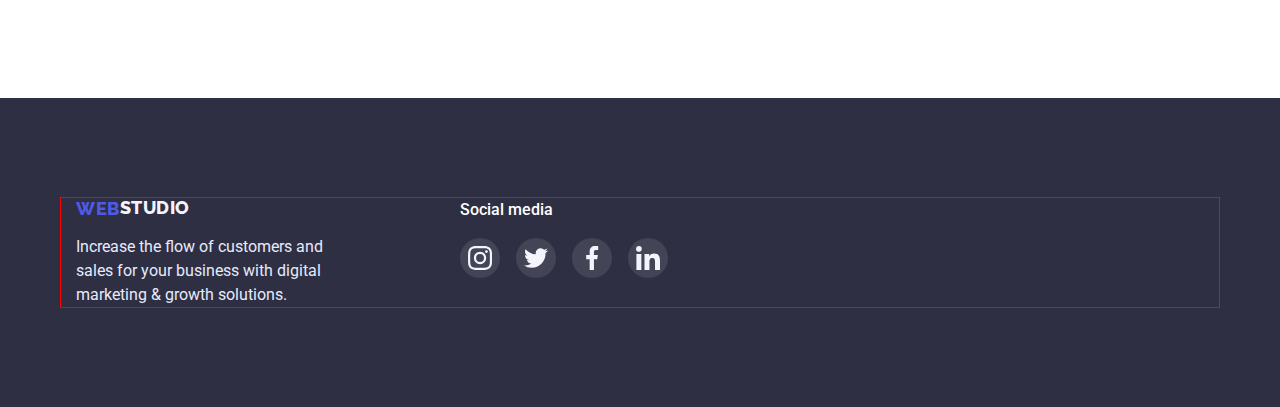
==== commit 23617b94: "dz5_v6" ====
--- a/portfolio.html
+++ b/portfolio.html
@@ -29,7 +29,7 @@
 						<a href="./index.html" class="logo link">Web<span>Studio</span> </a>
 					</div>
 					<ul class="nav-list">
-						<li><a href="" class="nav-link link"> Studio</a></li>
+						<li><a href="./index.html" class="nav-link link"> Studio</a></li>
 						<li><a href="" class="nav-link current link">Portfolio </a></li>
 						<li><a href="" class="nav-link link">Contacts </a></li>
 					</ul>
@@ -73,135 +73,142 @@
 									<img src="./images/row1_1.jpg" alt="banking" width="360" height="300" class="project-pic" />
 									<p class="overlay"
 										>14 Stylish and User-Friendly App Design Concepts · Task Manager App · Calorie Tracker App · Exotic
-										Fruit Ecommerce App · Cloud Storage App</p
-									>
-								</div>
-							</a>
-
-							<div class="blok-text">
-								<h3 class="project-subtitle">Banking App Interface Concept</h3>
-								<p class="project-text">App</p>
-							</div>
-						</li>
-						<li class="project-item">
-							<a href="" class="overlay-box">
-								<div class="overlay-blok">
-							<img src="./images/row1_2.jpg" alt="cash" width="360" height="300" class="project-pic" />
-							<p class="overlay"
-										>14 Stylish and User-Friendly App Design Concepts · Task Manager App · Calorie Tracker App · Exotic
-										Fruit Ecommerce App · Cloud Storage App</p
-									>
-								</div>
-							</a>
-							<div class="blok-text">
-								<h3 class="project-subtitle">Cashless Payment</h3>
-								<p class="project-text">Marketing</p>
-							</div>
-						</li>
-						<li class="project-item">
-							<a href="" class="overlay-box">
-								<div class="overlay-blok">
-							<img src="./images/row1_3.jpg" alt="meditaion" width="360" height="300" class="project-pic" />
-							<p class="overlay"
-										>14 Stylish and User-Friendly App Design Concepts · Task Manager App · Calorie Tracker App · Exotic
-										Fruit Ecommerce App · Cloud Storage App</p
-									>
-								</div>
-							</a>
-							<div class="blok-text">
-								<h3 class="project-subtitle">Meditaion App</h3>
-								<p class="project-text">App</p>
-							</div>
-						</li>
-						<li class="project-item">
-							<a href="" class="overlay-box">
-								<div class="overlay-blok">
-							<img src="./images/row2_1.jpg" alt="car" width="360" height="300" class="project-pic" />
-							<p class="overlay"
-										>14 Stylish and User-Friendly App Design Concepts · Task Manager App · Calorie Tracker App · Exotic
-										Fruit Ecommerce App · Cloud Storage App</p
-									>
-								</div>
-							</a>
-							<div class="blok-text">
-								<h3 class="project-subtitle">Taxi Service</h3>
-								<p class="project-text">Marketing</p>
-							</div>
-						</li>
-						<li class="project-item">
-							<a href="" class="overlay-box">
-								<div class="overlay-blok">
-							<img src="./images/row2_2.jpg" alt="Screen" width="360" height="300" class="project-pic" />
-							<p class="overlay"
-										>14 Stylish and User-Friendly App Design Concepts · Task Manager App · Calorie Tracker App · Exotic
-										Fruit Ecommerce App · Cloud Storage App</p
-									>
-								</div>
-							</a>
-							<div class="blok-text">
-								<h3 class="project-subtitle">Screen Illustrations</h3>
-								<p class="project-text">Design</p>
-							</div>
-						</li>
-						<li class="project-item">
-							<a href="" class="overlay-box">
-								<div class="overlay-blok">
-							<img src="./images/row2_3.jpg" alt="gierl" width="360" height="300" class="project-pic" />
-							<p class="overlay"
-										>14 Stylish and User-Friendly App Design Concepts · Task Manager App · Calorie Tracker App · Exotic
-										Fruit Ecommerce App · Cloud Storage App</p
-									>
-								</div>
-							</a>
-							<div class="blok-text">
-								<h3 class="project-subtitle">Online Courses</h3>
-								<p class="project-text">Marketing</p>
-							</div>
-						</li>
-						<li class="project-item">
-							<a href="" class="overlay-box">
-								<div class="overlay-blok">
-							<img src="./images/row3_1.jpg" alt="Instagram" width="360" height="300" class="project-pic" />
-							<p class="overlay"
-										>14 Stylish and User-Friendly App Design Concepts · Task Manager App · Calorie Tracker App · Exotic
-										Fruit Ecommerce App · Cloud Storage App</p
-									>
-								</div>
-							</a>
-							<div class="blok-text">
-								<h3 class="project-subtitle">Instagram Stories Concept</h3>
-								<p class="project-text">Design</p>
-							</div>
-						</li>
-						<li class="project-item">
-							<a href="" class="overlay-box">
-								<div class="overlay-blok">
-							<img src="./images/row3_2.jpg" alt="Food" width="360" height="300" class="project-pic" />
-							<p class="overlay"
-										>14 Stylish and User-Friendly App Design Concepts · Task Manager App · Calorie Tracker App · Exotic
-										Fruit Ecommerce App · Cloud Storage App</p
-									>
-								</div>
-							</a>
-							<div class="blok-text">
-								<h3 class="project-subtitle">Organic Food</h3>
-								<p class="project-text">Web Site</p>
-							</div>
-						</li>
-						<li class="project-item">
-							<a href="" class="overlay-box">
-								<div class="overlay-blok">
-							<img src="./images/row3_3.jpg" alt="Coffee" width="360" height="300" class="project-pic" />
-							<p class="overlay"
-										>14 Stylish and User-Friendly App Design Concepts · Task Manager App · Calorie Tracker App · Exotic
-										Fruit Ecommerce App · Cloud Storage App</p
-									>
-								</div>
-							</a>
-							<div class="blok-text">
-								<h3 class="project-subtitle">Fresh Coffee</h3>
-								<p class="project-text">Web Site</p>
-							</div>
+										Fruit Ecommerce App · Cloud Storage App
+									</p>
+								</div>
+								<div class="blok-text">
+									<h3 class="project-subtitle">Banking App Interface Concept</h3>
+									<p class="project-text">App</p>
+								</div>
+							</a>
+						</li>
+						<li class="project-item">
+							<a href="" class="overlay-box">
+								<div class="overlay-blok">
+									<img src="./images/row1_2.jpg" alt="cash" width="360" height="300" class="project-pic" />
+									<p class="overlay"
+										>14 Stylish and User-Friendly App Design Concepts · Task Manager App · Calorie Tracker App · Exotic
+										Fruit Ecommerce App · Cloud Storage App</p
+									>
+								</div>
+
+								<div class="blok-text">
+									<h3 class="project-subtitle">Cashless Payment</h3>
+									<p class="project-text">Marketing</p>
+								</div>
+							</a>
+						</li>
+						<li class="project-item">
+							<a href="" class="overlay-box">
+								<div class="overlay-blok">
+									<img src="./images/row1_3.jpg" alt="meditaion" width="360" height="300" class="project-pic" />
+									<p class="overlay"
+										>14 Stylish and User-Friendly App Design Concepts · Task Manager App · Calorie Tracker App · Exotic
+										Fruit Ecommerce App · Cloud Storage App</p
+									>
+								</div>
+
+								<div class="blok-text">
+									<h3 class="project-subtitle">Meditaion App</h3>
+									<p class="project-text">App</p>
+								</div>
+							</a>
+						</li>
+						<li class="project-item">
+							<a href="" class="overlay-box">
+								<div class="overlay-blok">
+									<img src="./images/row2_1.jpg" alt="car" width="360" height="300" class="project-pic" />
+									<p class="overlay"
+										>14 Stylish and User-Friendly App Design Concepts · Task Manager App · Calorie Tracker App · Exotic
+										Fruit Ecommerce App · Cloud Storage App</p
+									>
+								</div>
+
+								<div class="blok-text">
+									<h3 class="project-subtitle">Taxi Service</h3>
+									<p class="project-text">Marketing</p>
+								</div>
+							</a>
+						</li>
+						<li class="project-item">
+							<a href="" class="overlay-box">
+								<div class="overlay-blok">
+									<img src="./images/row2_2.jpg" alt="Screen" width="360" height="300" class="project-pic" />
+									<p class="overlay"
+										>14 Stylish and User-Friendly App Design Concepts · Task Manager App · Calorie Tracker App · Exotic
+										Fruit Ecommerce App · Cloud Storage App</p
+									>
+								</div>
+
+								<div class="blok-text">
+									<h3 class="project-subtitle">Screen Illustrations</h3>
+									<p class="project-text">Design</p>
+								</div>
+							</a>
+						</li>
+						<li class="project-item">
+							<a href="" class="overlay-box">
+								<div class="overlay-blok">
+									<img src="./images/row2_3.jpg" alt="gierl" width="360" height="300" class="project-pic" />
+									<p class="overlay"
+										>14 Stylish and User-Friendly App Design Concepts · Task Manager App · Calorie Tracker App · Exotic
+										Fruit Ecommerce App · Cloud Storage App</p
+									>
+								</div>
+
+								<div class="blok-text">
+									<h3 class="project-subtitle">Online Courses</h3>
+									<p class="project-text">Marketing</p>
+								</div>
+							</a>
+						</li>
+						<li class="project-item">
+							<a href="" class="overlay-box">
+								<div class="overlay-blok">
+									<img src="./images/row3_1.jpg" alt="Instagram" width="360" height="300" class="project-pic" />
+									<p class="overlay"
+										>14 Stylish and User-Friendly App Design Concepts · Task Manager App · Calorie Tracker App · Exotic
+										Fruit Ecommerce App · Cloud Storage App</p
+									>
+								</div>
+
+								<div class="blok-text">
+									<h3 class="project-subtitle">Instagram Stories Concept</h3>
+									<p class="project-text">Design</p>
+								</div>
+							</a>
+						</li>
+						<li class="project-item">
+							<a href="" class="overlay-box">
+								<div class="overlay-blok">
+									<img src="./images/row3_2.jpg" alt="Food" width="360" height="300" class="project-pic" />
+									<p class="overlay"
+										>14 Stylish and User-Friendly App Design Concepts · Task Manager App · Calorie Tracker App · Exotic
+										Fruit Ecommerce App · Cloud Storage App</p
+									>
+								</div>
+
+								<div class="blok-text">
+									<h3 class="project-subtitle">Organic Food</h3>
+									<p class="project-text">Web Site</p>
+								</div>
+							</a>
+						</li>
+						<li class="project-item">
+							<a href="" class="overlay-box">
+								<div class="overlay-blok">
+									<img src="./images/row3_3.jpg" alt="Coffee" width="360" height="300" class="project-pic" />
+									<p class="overlay"
+										>14 Stylish and User-Friendly App Design Concepts · Task Manager App · Calorie Tracker App · Exotic
+										Fruit Ecommerce App · Cloud Storage App</p
+									>
+								</div>
+
+								<div class="blok-text">
+									<h3 class="project-subtitle">Fresh Coffee</h3>
+									<p class="project-text">Web Site</p>
+								</div>
+							</a>
 						</li>
 					</ul>
 				</div>
--- a/css/styles.css
+++ b/css/styles.css
@@ -98,6 +98,7 @@
 	transition-duration: 250ms;
 	transition-timing-function: cubic-bezier(0.4, 0, 0.2, 1);
 	transition-delay: 250ms;
+	position: relative;
 	
 }
 
@@ -118,15 +119,11 @@
 	display: block;
 	width: 100%;
 	height: 4px;
-	background: #9295bb;
+	background-color: #4d5ae5;
 	border-radius: 2px;
-	/* bottom: -1px;
-	background-image: url("../images/hover.jpg");
-	background-repeat: no-repeat;
-	background-position: center; */
 	position: absolute; 
-	bottom: 0; 
 	left: 0;
+	bottom: -1px;
 	
 
 }
@@ -713,18 +710,23 @@
 	top: 0;
 	left: 0;
 	transform: translate(0, 100%);
-	transition: 250ms linear;
-}
-.overlay-box {
-	display: block;
+	transition: 250ms linear transform;
+}
+
+.overlay-blok {
 	position: relative;
 	overflow: hidden;
-	transition-property: transform;
-	transition-duration: 250ms;
-	transition-timing-function: cubic-bezier(0.4, 0, 0.2, 1);
-	transition-delay: 250ms;
-}
-.overlay-box:hover .overlay {
+	
+	
+}
+
+.overlay-box {
+text-decoration: none;
+}
+
+.overlay-box:hover .overlay,
+.overlay-box:focus .overlay 
+{
 	transform: translate(0, 0);
 }
 
@@ -734,6 +736,7 @@
 	line-height: 1.2;
 	letter-spacing: 0.02em;
 	color: var(--title-text-color);
+	
 }
 
 .project-text {
